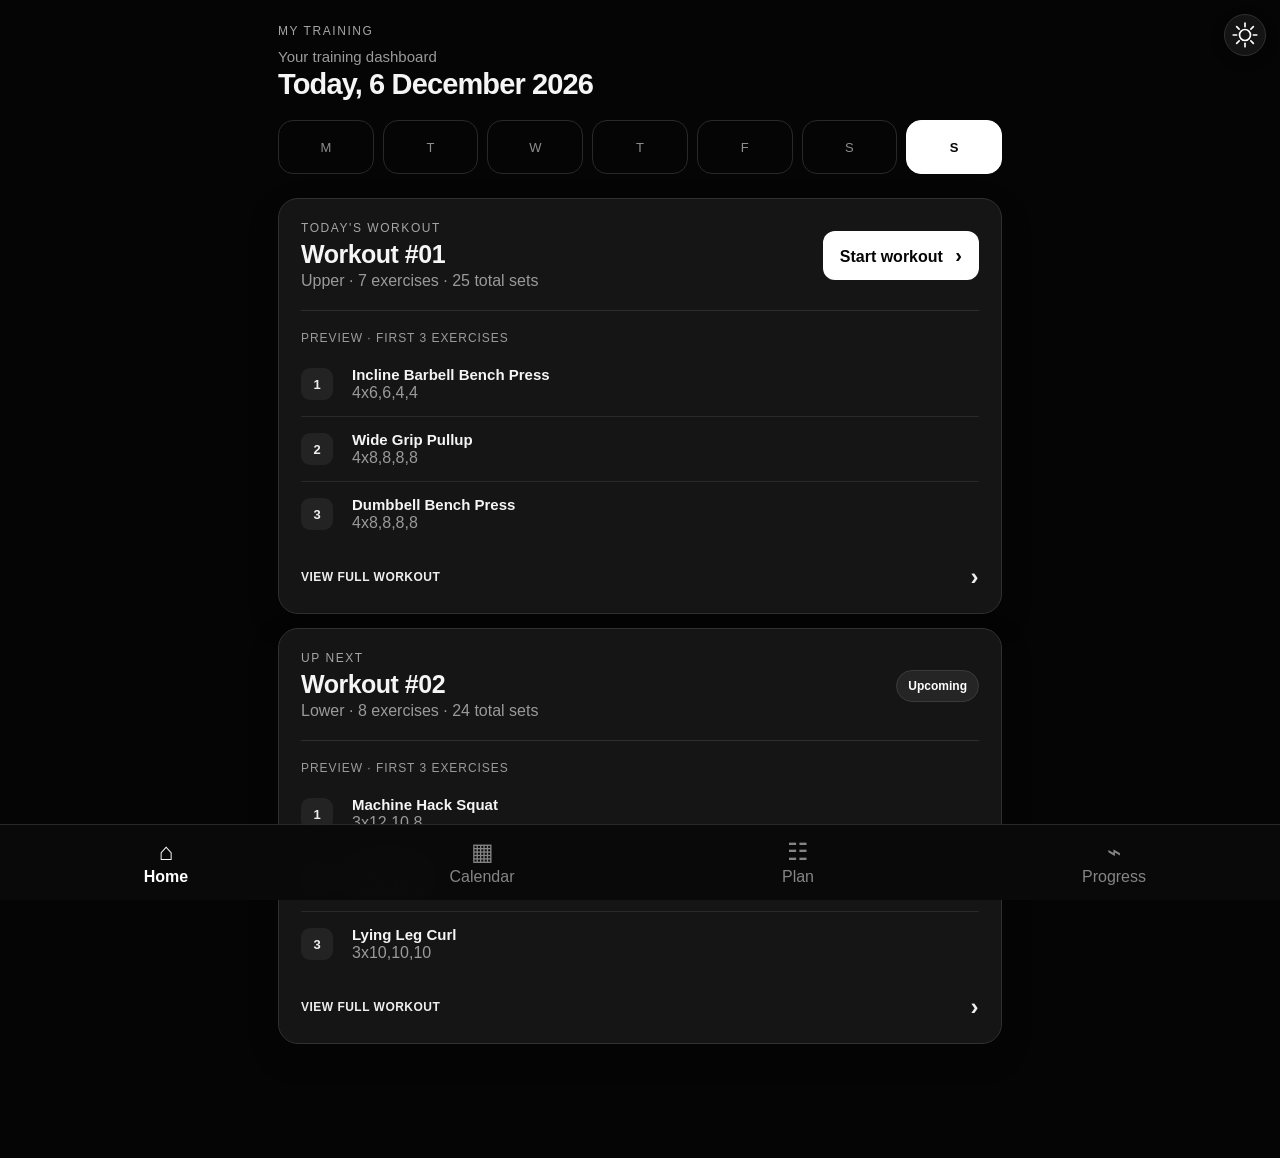
==== index.html @ af0519c8 "Load fixed progression guidance renderer" ====
<!doctype html><html lang="en"><head><meta charset="utf-8"><meta name="viewport" content="width=device-width,initial-scale=1"><meta name="theme-color" content="#050505"><title>My Training</title><link rel="stylesheet" href="styles.css?v=28"><link rel="stylesheet" href="workout-session.css?v=3"><link rel="stylesheet" href="progress-training.css?v=4"><link rel="stylesheet" href="pr-tracker.css?v=1"><link rel="stylesheet" href="unified-nav.css?v=2"><script src="screen-route.js?v=2"></script><script src="theme-toggle.js?v=5" defer></script></head><body><div id="app"><div style="padding:40px;color:#fff;background:#050505;min-height:100vh;font-family:-apple-system,BlinkMacSystemFont,sans-serif"><b>My Training</b><div style="color:#999;margin-top:8px">Loading…</div></div></div><script src="program.js?v=15"></script><script src="core-recovery.js?v=8"></script><script src="progression-engine.js?v=3"></script><script src="workout-progression.js?v=3"></script><script src="workout-set-validation.js?v=1"></script><script src="rest-skip.js?v=2"></script><script src="pr-tracker.js?v=5"></script><script src="history-collapse-loader.js?v=2"></script><script src="weighin-feedback.js?v=3"></script><script src="log-weight-top.js?v=2"></script><script src="progress-training.js?v=8"></script><script src="progress-substitution-attribution.js?v=3"></script><script src="calendar-nav.js?v=8"></script><script src="summary-hook.js?v=2"></script><script src="exercise-substitution.js?v=3"></script></body></html>
---- styles.css ----
:root{font-family:Inter,-apple-system,BlinkMacSystemFont,"Segoe UI",sans-serif;color:#f5f5f5;background:#050505}*{box-sizing:border-box}html,body{margin:0;background:#050505;color:#f5f5f5}button,input,select{font:inherit}button{cursor:pointer}.nav a{color:inherit;text-decoration:none;display:flex;flex:1;min-width:0;max-width:100px;flex-direction:column;align-items:center;justify-content:center;gap:3px;padding:7px 12px;background:transparent;border:0;font:inherit;font-size:20px;line-height:1}.nav a span{font-size:10px;line-height:1;white-space:nowrap}.nav a.active{color:#fff;font-weight:700}.nav a:visited,.nav a:hover,.nav a:active{color:inherit;text-decoration:none}.theme-toggle{position:fixed;z-index:20;top:14px;right:14px;width:42px;height:42px;border-radius:50%;border:1px solid #303030;background:#141414;color:#fff;font-size:18px;display:grid;place-items:center;box-shadow:0 4px 14px rgba(0,0,0,.18)}.shell{max-width:900px;margin:auto;padding:24px 18px 100px}.dashboard{max-width:760px}.eyebrow{font-size:12px;color:#a5a5a5;text-transform:uppercase;letter-spacing:.13em}.greeting{font-size:15px;color:#9b9b9b;margin-top:10px}.dash-head{display:flex;justify-content:space-between;align-items:flex-end;margin-bottom:20px}.dash-head h1{font-size:29px;line-height:1.08;margin:4px 0 0;font-weight:750;letter-spacing:-.03em}.head-actions{display:flex;gap:8px}.head-actions button{width:44px;height:44px;border-radius:50%;background:#141414;border:1px solid #303030;color:#fff;font-size:20px}.week{display:grid;grid-template-columns:repeat(7,1fr);gap:9px;margin:12px 0 24px}.week span{height:54px;border:1px solid #292929;border-radius:15px;display:grid;place-items:center;color:#8d8d8d;font-size:13px}.week span.selected{background:#fff;color:#050505;border-color:#fff;font-weight:800}.dash-card{background:#151515;border:1px solid #303030;border-radius:20px;padding:22px;margin:14px 0;box-shadow:0 12px 30px rgba(0,0,0,.22)}.card-top{display:flex;justify-content:space-between;gap:18px;align-items:center}.card-top h2{margin:5px 0 3px;font-size:25px;letter-spacing:-.02em}.sub,.muted{color:#9a9a9a}.divider{height:1px;background:#2d2d2d;margin:20px 0}.preview-label{font-size:12px;color:#9b9b9b;letter-spacing:.08em;margin-bottom:7px}.preview-row{display:grid;grid-template-columns:38px 1fr;gap:13px;align-items:center;padding:14px 0;border-bottom:1px solid #292929}.preview-row:last-of-type{border-bottom:0}.preview-row b{font-size:15px}.num{width:32px;height:32px;border-radius:9px;background:#232323;display:grid;place-items:center;color:#eee;font-weight:700;font-size:13px}.primary{border:0;background:#fff;color:#050505;border-radius:12px;padding:13px 17px;font-weight:800;white-space:nowrap}.primary span{font-size:20px;margin-left:8px}.text-link{display:flex;justify-content:space-between;align-items:center;width:100%;border:0;background:transparent;color:#eee;padding:17px 0 0;font-weight:700;text-transform:uppercase;font-size:12px;letter-spacing:.04em}.text-link span{font-size:24px}.status{background:#252525;border:1px solid #3a3a3a;color:#fff;padding:8px 11px;border-radius:999px;font-size:12px;font-weight:700}.activity{display:flex;align-items:center;gap:16px;border:1px dashed #4a4a4a;border-radius:18px;padding:18px;margin:16px 0;color:#fff}.activity>span:last-child{margin-left:auto;font-size:26px}.plus{width:46px;height:46px;border-radius:12px;background:#171717;display:grid;place-items:center;font-size:28px}.top{margin-bottom:20px}.title{font-size:32px;font-weight:800;margin:4px 0}.card{background:#151515;border:1px solid #303030;border-radius:18px;padding:18px;margin:14px 0}.hero{display:flex;justify-content:space-between;align-items:center;gap:20px}.picker{display:flex;align-items:center;justify-content:space-between;gap:12px}.picker select{min-width:190px;background:#101010;color:#fff;border:1px solid #3a3a3a;border-radius:10px;padding:10px}.grid{display:grid;grid-template-columns:repeat(2,minmax(0,1fr));gap:12px}.stat{padding:16px;border-radius:14px;background:#101010}.stat b{display:block;font-size:24px;margin-top:4px}.section{margin-top:24px}.exercise-head{display:flex;justify-content:space-between;gap:14px;align-items:center}.exercise-name{display:flex;align-items:center;gap:9px}.exercise-name h3{margin:0}.index{display:grid;place-items:center;width:26px;height:26px;border-radius:8px;background:#2a2a2a;color:#ddd;font-size:12px;font-weight:700}.pill{border:1px solid #3a3a3a;background:#202020;color:#fff;padding:7px 10px;border-radius:999px;font-size:12px;white-space:nowrap}.setbtn{border:0;background:#fff;color:#050505;padding:11px 16px;border-radius:12px;font-weight:700}.setbtn.complete{background:#2a2a2a;color:#fff}.previous{display:flex;justify-content:space-between;gap:12px;margin-top:14px;padding:10px 12px;border-radius:10px;background:#101010;font-size:13px}.recommendation{margin:10px 0;padding:10px 12px;border-left:2px solid #888;background:#101010;color:#d4d4d4;font-size:13px;line-height:1.4}.log-head,.set-row{display:grid;grid-template-columns:42px 1fr 70px 1fr 44px;gap:8px;align-items:center}.log-head{margin-top:14px;color:#777;font-size:11px;letter-spacing:.08em}.set-row{margin-top:8px}.set-num{display:grid;place-items:center;height:42px;background:#101010;border:1px solid #303030;border-radius:10px;color:#aaa}.target{display:grid;place-items:center;height:42px;border-radius:10px;background:#101010;color:#fff;font-weight:700}.set-row input{width:100%;height:42px;background:#101010;border:1px solid #3a3a3a;color:#fff;border-radius:10px;padding:0 10px;min-width:0}.check{width:42px;height:42px;border-radius:10px;border:1px solid #3a3a3a;background:#101010;color:#aaa;font-size:18px}.check.checked{background:#fff;color:#050505;border-color:#fff}.set-flow{display:block}.set-summary{width:100%;display:flex;justify-content:space-between;align-items:center;border:0;border-top:1px solid #292929;background:transparent;color:#eee;padding:14px 8px;font-size:15px;text-align:left}.set-summary span:last-child{color:#999}.set-chevron{display:inline-block;margin-left:8px;font-size:18px}.set-flow .set-row{margin-top:0;margin-bottom:8px}.progressbar{height:8px;background:#2a2a2a;border-radius:99px;overflow:hidden;margin:8px 0 5px;width:min(420px,55vw)}.progressbar span{display:block;height:100%;background:#fff}.plan-row,.history-row{display:flex;justify-content:space-between;gap:16px;align-items:center;padding:14px 0;border-top:1px solid #303030}.form{display:flex;gap:10px}.form input{width:130px;background:#101010;border:1px solid #3a3a3a;color:#fff;border-radius:10px;padding:10px}.nav{position:fixed;z-index:5;bottom:0;left:0;right:0;background:rgba(10,10,10,.96);border-top:1px solid #292929;display:flex;justify-content:center;gap:10px;padding:9px 10px;backdrop-filter:blur(14px)}.nav button{background:transparent;border:0;color:#858585;padding:7px 16px;display:flex;flex:1;min-width:0;max-width:100px;flex-direction:column;align-items:center;gap:3px;font-size:20px}.nav button span{font-size:10px}.nav button.active{color:#fff;font-weight:700}.exercise-session-bar{display:flex;align-items:center;justify-content:space-between;gap:10px;margin-bottom:22px;position:sticky;top:0;z-index:4;padding:8px 0;background:rgba(5,5,5,.94);backdrop-filter:blur(10px);font-size:13px;color:#999}.exercise-session-bar button{border:1px solid #303030;background:#151515;color:#eee;border-radius:10px;padding:9px 11px;font-size:12px;font-weight:700}.exercise-session-bar button:disabled{opacity:.35}.exercise-session-bar .exercise-stop{color:#ddd}.exercise-nav-bottom{margin:22px 0 12px}.next-exercise{width:100%;text-align:center}.integrated-exercise{margin-top:0}:root[data-theme="light"]{color:#050505;background:#fff}html[data-theme="light"] body{background:#fff;color:#050505}html[data-theme="light"] .theme-toggle{background:#f1f1f1;border-color:#d0d0d0;color:#050505}html[data-theme="light"] .eyebrow,html[data-theme="light"] .greeting,html[data-theme="light"] .sub,html[data-theme="light"] .muted{color:#666}html[data-theme="light"] .dash-card,html[data-theme="light"] .card{background:#f5f5f5;border-color:#d5d5d5;box-shadow:0 12px 30px rgba(0,0,0,.08)}html[data-theme="light"] .head-actions button{background:#f1f1f1;border-color:#d0d0d0;color:#050505}html[data-theme="light"] .week span{border-color:#d5d5d5;color:#666}html[data-theme="light"] .week span.selected{background:#050505;color:#fff;border-color:#050505}html[data-theme="light"] .num,html[data-theme="light"] .index{background:#e5e5e5;color:#333}html[data-theme="light"] .primary,html[data-theme="light"] .setbtn{background:#050505;color:#fff}html[data-theme="light"] .setbtn.complete{background:#ddd;color:#050505}html[data-theme="light"] .text-link,html[data-theme="light"] .set-summary{color:#111}html[data-theme="light"] .status,html[data-theme="light"] .pill{background:#e9e9e9;border-color:#ccc;color:#111}html[data-theme="light"] .activity{border-color:#aaa;color:#111}html[data-theme="light"] .plus{background:#e5e5e5;color:#111}html[data-theme="light"] .picker select,html[data-theme="light"] .set-row input{background:#fff;color:#111;border-color:#c8c8c8}html[data-theme="light"] .stat,html[data-theme="light"] .previous,html[data-theme="light"] .recommendation,html[data-theme="light"] .set-num,html[data-theme="light"] .target,html[data-theme="light"] .check{background:#fff;color:#111;border-color:#d0d0d0}html[data-theme="light"] .check.checked{background:#050505;color:#fff;border-color:#050505}html[data-theme="light"] .nav{background:rgba(250,250,250,.96);border-color:#d5d5d5}html[data-theme="light"] .nav button,html[data-theme="light"] .nav a{color:#777}html[data-theme="light"] .nav button.active,html[data-theme="light"] .nav a.active{color:#050505}html[data-theme="light"] .exercise-session-bar{background:rgba(255,255,255,.94);color:#666}html[data-theme="light"] .exercise-session-bar button{background:#f5f5f5;color:#111;border-color:#d0d0d0}html[data-theme="light"] .divider,html[data-theme="light"] .preview-row,html[data-theme="light"] .plan-row,html[data-theme="light"] .history-row{border-color:#ddd}@media(max-width:600px){.shell{padding:18px 14px 100px}.dash-head h1{font-size:27px}.card-top{align-items:flex-start;flex-direction:column}.card-top .primary{width:100%;text-align:center}.week{gap:6px}.week span{height:48px}.grid{grid-template-columns:1fr}.hero{align-items:flex-start;flex-direction:column}.progressbar{width:100%}.picker{align-items:stretch;flex-direction:column}.picker select{width:100%}.previous{align-items:flex-start;flex-direction:column;gap:4px}.log-head,.set-row{grid-template-columns:34px 1fr 52px 1fr 42px}.set-row input,.set-num,.target,.check{height:44px}.nav{gap:0}.nav button,.nav a{padding:7px 12px}.exercise-session-bar{margin-left:-2px;margin-right:-2px}.exercise-session-bar button{padding:8px 9px}.exercise-session-bar span{font-size:12px}.shell.exercise-page{padding-bottom:24px}.theme-toggle{top:10px;right:10px}}:root{--wt-line:#fff;--wt-point:#fff;--wt-value:#fff;--wt-grid:#333;--wt-muted:#999}.wt-line{stroke:var(--wt-line)}.wt-point{fill:var(--wt-point);stroke:var(--wt-point)}.wt-value{fill:var(--wt-value)}.wt-grid{stroke:var(--wt-grid)}.wt-muted{fill:var(--wt-muted)}.chart-range{border:1px solid #3a3a3a;background:#101010;color:#aaa;border-radius:9px;padding:8px 10px;font-size:12px}.chart-range.selected{background:#fff;color:#050505;border-color:#fff}html[data-theme="light"] .chart-range{background:#fff;color:#555;border-color:#ccc}html[data-theme="light"] .chart-range.selected{background:#050505;color:#fff;border-color:#050505}.rest-timer{margin-top:18px;padding:16px;border:1px solid #303030;border-radius:14px;background:#101010}.rest-timer button{border:1px solid #444;background:#191919;color:#ddd;border-radius:9px;padding:8px 10px;font-weight:700}.rest-timer button.selected{background:#fff;color:#050505}html[data-theme="light"] .rest-timer{background:#fff;border-color:#d0d0d0}html[data-theme="light"] .rest-timer button{background:#f5f5f5;color:#111;border-color:#ccc}html[data-theme="light"] .rest-timer button.selected{background:#050505;color:#fff}.calendar-page{max-width:760px}.calendar-note{display:grid;gap:6px}.calendar-row{display:flex;justify-content:space-between;gap:20px;align-items:center}.calendar-row h3{margin:8px 0 5px}.calendar-date{font-size:13px;font-weight:700}.calendar-move{display:flex;flex-direction:column;gap:7px;min-width:170px}.calendar-move label{font-size:11px;color:#999;text-transform:uppercase;letter-spacing:.08em}.calendar-move input{background:#101010;color:#fff;border:1px solid #3a3a3a;border-radius:10px;padding:10px}.calendar-row.missed{border-color:#555}.calendar-row.completed{opacity:.65}.calendar-row .status{display:inline-block;margin-top:10px}.calendar-row.today{border-color:#777}@media(max-width:600px){.calendar-row{align-items:stretch;flex-direction:column}.calendar-move{min-width:0}.calendar-move input{width:100%}.nav{padding-left:8px;padding-right:8px}.nav a,.nav button{max-width:none;flex:1}}html[data-theme="light"] .calendar-move input{background:#fff;color:#111;border-color:#ccc}html[data-theme="light"] .calendar-row.missed{border-color:#aaa}
---- workout-session.css ----
.session-shell{padding-bottom:120px}.session-head{display:flex;align-items:flex-start;justify-content:space-between;gap:12px;margin-bottom:14px}.session-head h1{margin:4px 0;font-size:25px}.session-back,.session-stop,.secondary{background:transparent;border:1px solid #333;color:#fff;border-radius:12px;padding:10px 12px}.session-back:disabled,.secondary:disabled{opacity:.35}.session-stop{color:#ff8b8b}.session-progress{height:4px;background:#222;border-radius:4px;margin:8px 0 18px;overflow:hidden}.session-progress span{display:block;height:100%;background:#fff}.session-card{padding:16px}.session-meta{display:flex;justify-content:space-between;color:#999;font-size:13px;margin-bottom:14px}.set-timer{margin-top:16px;padding:14px;border:1px solid #303030;border-radius:14px;background:#101010}.set-timer.active{border-color:#fff}.timer-main{display:flex;align-items:center;justify-content:space-between}.timer-main span{font-size:11px;letter-spacing:.1em;color:#999}.timer-main b{font-size:28px;color:#fff;font-variant-numeric:tabular-nums}.timer-options{display:grid;grid-template-columns:repeat(3,1fr);gap:8px;margin-top:10px}.set-timer button{border:1px solid #333;background:#151515;color:#ddd;border-radius:9px;padding:8px 6px}.set-timer button.selected{background:#fff;color:#050505;border-color:#fff;font-weight:800}.timer-message{margin-top:9px;color:#888;font-size:12px;line-height:1.35}.session-bottom{position:fixed;left:0;right:0;bottom:0;display:flex;gap:10px;padding:12px 16px calc(12px + env(safe-area-inset-bottom));background:rgba(5,5,5,.96);border-top:1px solid #222;z-index:20}.session-bottom>*{flex:1}.session-bottom .primary{border:0;border-radius:12px;padding:13px}.exercise-card{margin-bottom:12px}
---- progress-training.css ----
.progress-tabs{display:grid;grid-template-columns:repeat(3,1fr);border-bottom:1px solid var(--border,#2a2a2a);margin:10px 0 24px;position:relative}.progress-tabs button{position:relative;border:0;background:none;color:inherit;opacity:.42;padding:13px 8px 12px;font:inherit;font-weight:800;font-size:13px;text-transform:uppercase;letter-spacing:.03em;cursor:pointer}.progress-tabs button.active{opacity:1}.progress-tabs button.active:after{content:"";position:absolute;left:0;right:0;bottom:-1px;height:2px;background:currentColor}.progress-tab-panel{padding-bottom:24px}.progress-intro{margin-bottom:18px}.progress-intro h2{margin:4px 0 5px;font-size:22px}.progress-intro p{margin:0;opacity:.58;font-size:13px;line-height:1.45}.body-log-card{padding:18px;border-radius:14px;background:rgba(127,127,127,.08);margin:0 0 24px}.body-log-card h2{margin:3px 0 5px;font-size:21px}.body-log-card p{margin:0 0 15px;opacity:.58;font-size:13px;line-height:1.4}.body-log-form{display:grid;grid-template-columns:minmax(0,1fr) auto;gap:8px;align-items:center}.body-log-form input{min-width:0;box-sizing:border-box;width:100%;padding:13px 14px;border:1px solid var(--border,#333);border-radius:10px;background:transparent;color:inherit;font:inherit;font-size:17px;outline:none}.body-log-form span{margin-left:-38px;opacity:.5;font-size:13px;pointer-events:none}.body-log-form .primary{grid-column:1/-1;width:100%}.body-stats{margin:0 0 24px}.body-chart{margin:0 0 24px;padding:16px;border-radius:14px}.chart-head{display:flex;justify-content:space-between;align-items:center;gap:10px;flex-wrap:wrap}.chart-head h3{margin:3px 0 0;font-size:18px}.chart-ranges{display:flex;gap:5px}.chart-ranges button{border:1px solid var(--border,#333);background:transparent;color:inherit;border-radius:8px;padding:6px 8px;font-size:11px;cursor:pointer}.chart-ranges button.selected{font-weight:800;background:rgba(127,127,127,.1)}.chart-wrap{width:100%;overflow:hidden;margin-top:8px}.chart-wrap svg{display:block;width:100%;height:auto;min-height:180px}.body-history{margin-top:22px}.history-head{display:flex;justify-content:space-between;align-items:center;gap:12px;margin-bottom:8px}.history-head h3{margin:4px 0 0;font-size:18px}.history-head .text-link{border:0;background:none;color:inherit;font:inherit;cursor:pointer;padding:4px 0}.history-list{border-top:1px solid var(--border,#2a2a2a)}.weight-row{display:flex;justify-content:space-between;align-items:center;padding:12px 2px;border-bottom:1px solid var(--border,#2a2a2a);font-size:14px}.weight-row b{font-size:15px}.nutrition-card{margin-top:24px}.training-summary{display:grid;grid-template-columns:repeat(2,1fr);gap:10px;margin:0 0 22px}.training-stat{padding:15px;border-radius:12px;background:rgba(127,127,127,.08)}.training-stat span,.workout-history-row small,.exercise-result small,.exercise-log small{display:block;font-size:12px;opacity:.58}.training-stat b{display:block;font-size:21px;margin-top:3px}.history-block{margin-top:20px}.workout-history{margin-top:9px;border-top:1px solid var(--border,#2a2a2a)}.workout-history-row{width:100%;display:flex;justify-content:space-between;align-items:center;text-align:left;padding:15px 2px;background:none;border:0;border-bottom:1px solid var(--border,#2a2a2a);color:inherit}.workout-history-row b{font-size:14px}.history-check{font-size:18px;font-weight:800}.exercise-picker{margin-top:4px}.exercise-search{box-sizing:border-box;width:100%;padding:13px 14px;border:1px solid var(--border,#333);border-radius:12px;background:transparent;color:inherit;font:inherit;outline:none}.exercise-search:focus{border-color:currentColor}.exercise-results{margin-top:8px;border-top:1px solid var(--border,#2a2a2a)}.exercise-result{display:grid;grid-template-columns:1fr auto auto;gap:10px;width:100%;align-items:center;text-align:left;padding:13px 2px;background:none;border:0;border-bottom:1px solid var(--border,#2a2a2a);color:inherit;cursor:pointer}.exercise-result.selected{font-weight:800}.exercise-result>span:last-child{font-size:18px;opacity:.55}.exercise-detail{margin-top:22px;padding-top:20px;border-top:1px solid var(--border,#2a2a2a)}.exercise-detail-head{display:flex;justify-content:space-between;align-items:flex-end;gap:12px;flex-wrap:wrap}.exercise-detail-head h3{margin:4px 0 2px;font-size:20px}.exercise-detail-head p{margin:0;opacity:.58;font-size:12px}.exercise-mini-chart{margin:12px 0;border:1px solid var(--border,#2a2a2a);border-radius:12px;overflow:hidden}.exercise-log{border-top:1px solid var(--border,#2a2a2a);margin-top:6px}.exercise-log>div{display:grid;grid-template-columns:1fr auto;gap:3px;padding:11px 2px;border-bottom:1px solid var(--border,#2a2a2a)}.exercise-log small{grid-column:1/-1}.empty-progress{padding:14px 2px;opacity:.55;font-size:13px}@media(max-width:600px){.progress-tabs{margin-top:8px;margin-bottom:20px}.progress-tabs button{font-size:12px;padding-left:3px;padding-right:3px}.body-log-card{padding:16px}.body-log-form{grid-template-columns:minmax(0,1fr) auto}.chart-ranges button{padding:6px 7px}.chart-wrap svg{min-height:170px}.exercise-result{grid-template-columns:1fr auto}.progress-tab-panel{padding-bottom:18px}}
---- pr-tracker.css ----
.workout-summary-card{border-color:rgba(34,211,79,.28)!important}.workout-summary-card h2{margin:5px 0 14px}.summary-stats{display:grid;grid-template-columns:repeat(3,1fr);gap:8px;margin:12px 0 16px}.summary-stats span{background:rgba(255,255,255,.045);border:1px solid rgba(255,255,255,.08);border-radius:12px;padding:11px 8px;display:flex;flex-direction:column;gap:2px}.summary-stats b{font-size:18px}.summary-stats small,.summary-pr small{font-size:11px;color:#888}.summary-prs{display:flex;flex-direction:column;gap:8px}.summary-pr{display:flex;align-items:center;gap:10px;padding:9px 10px;border-radius:10px;background:rgba(34,211,79,.07)}.summary-pr>span{width:25px;height:25px;border-radius:50%;display:flex;align-items:center;justify-content:center;background:#22d34f;color:#050505;font-weight:900}.summary-pr>div{display:flex;flex-direction:column;gap:2px}.summary-pr b{font-size:13px}.summary-pr.baseline{background:rgba(255,255,255,.04)}.summary-pr.baseline>span{background:#555;color:#fff}html[data-theme="light"] .summary-stats span{background:rgba(0,0,0,.035);border-color:rgba(0,0,0,.08)}html[data-theme="light"] .summary-pr.baseline{background:rgba(0,0,0,.035)}
---- unified-nav.css ----
.nav,.standalone-nav,.programme-nav,.app-nav{position:fixed!important;z-index:50!important;left:0!important;right:0!important;bottom:0!important;height:76px!important;background:rgba(10,10,10,.97)!important;border-top:1px solid #292929!important;display:flex!important;align-items:stretch!important;justify-content:center!important;gap:0!important;padding:7px 5px!important;backdrop-filter:blur(14px)!important;box-sizing:border-box!important}.nav>a,.nav>button,.standalone-nav>a,.programme-nav>a,.app-nav>*{background:transparent!important;border:0!important;color:#858585!important;text-decoration:none!important;display:flex!important;flex:1 1 0!important;min-width:0!important;max-width:none!important;flex-direction:column!important;align-items:center!important;justify-content:center!important;gap:4px!important;padding:4px 3px!important;margin:0!important;font-family:Inter,-apple-system,BlinkMacSystemFont,"Segoe UI",sans-serif!important;font-size:16px!important;font-weight:400!important;line-height:1!important;text-align:center!important;box-sizing:border-box!important}.nav>a>span:first-child,.nav>button>span:first-child,.standalone-nav .standalone-nav-icon,.programme-nav .programme-nav-icon,.app-nav .app-nav-icon{display:block!important;font-size:24px!important;line-height:24px!important;height:24px!important;font-weight:400!important;white-space:nowrap!important}.nav>a>span:last-child,.nav>button>span:last-child,.standalone-nav>a>span:last-child,.programme-nav>a>span:last-child,.app-nav>* span:last-child{display:block!important;font-size:16px!important;line-height:18px!important;font-weight:400!important;white-space:nowrap!important}.nav>a.active,.nav>button.active,.standalone-nav>a.active,.programme-nav>a.active,.app-nav>.active{color:#fff!important;font-weight:700!important}.nav>a.active>span:last-child,.nav>button.active>span:last-child,.standalone-nav>a.active>span:last-child,.programme-nav>a.active>span:last-child,.app-nav>.active span:last-child{font-weight:700!important}.nav>a:visited,.nav>button:visited,.standalone-nav>a:visited,.programme-nav>a:visited,.app-nav>*:visited{color:#858585!important;text-decoration:none!important}.nav>a.active:visited,.standalone-nav>a.active:visited,.programme-nav>a.active:visited,.app-nav>.active:visited{color:#fff!important}@media(max-width:600px){.nav,.standalone-nav,.programme-nav,.app-nav{height:76px!important;padding:7px 5px!important}.nav>a,.nav>button,.standalone-nav>a,.programme-nav>a,.app-nav>*{max-width:none!important;padding:4px 3px!important}.nav>a>span:first-child,.nav>button>span:first-child,.standalone-nav .standalone-nav-icon,.programme-nav .programme-nav-icon,.app-nav .app-nav-icon{font-size:24px!important;line-height:24px!important;height:24px!important}.nav>a>span:last-child,.nav>button>span:last-child,.standalone-nav>a>span:last-child,.programme-nav>a>span:last-child,.app-nav>* span:last-child{font-size:16px!important;line-height:18px!important}}html[data-theme="light"] .nav,html[data-theme="light"] .standalone-nav,html[data-theme="light"] .programme-nav,html[data-theme="light"] .app-nav{background:rgba(250,250,250,.97)!important;border-color:#d5d5d5!important}html[data-theme="light"] .nav>a,html[data-theme="light"] .nav>button,html[data-theme="light"] .standalone-nav>a,html[data-theme="light"] .programme-nav>a,html[data-theme="light"] .app-nav>*{color:#777!important}html[data-theme="light"] .nav>a.active,html[data-theme="light"] .nav>button.active,html[data-theme="light"] .standalone-nav>a.active,html[data-theme="light"] .programme-nav>a.active,html[data-theme="light"] .app-nav>.active{color:#050505!important}
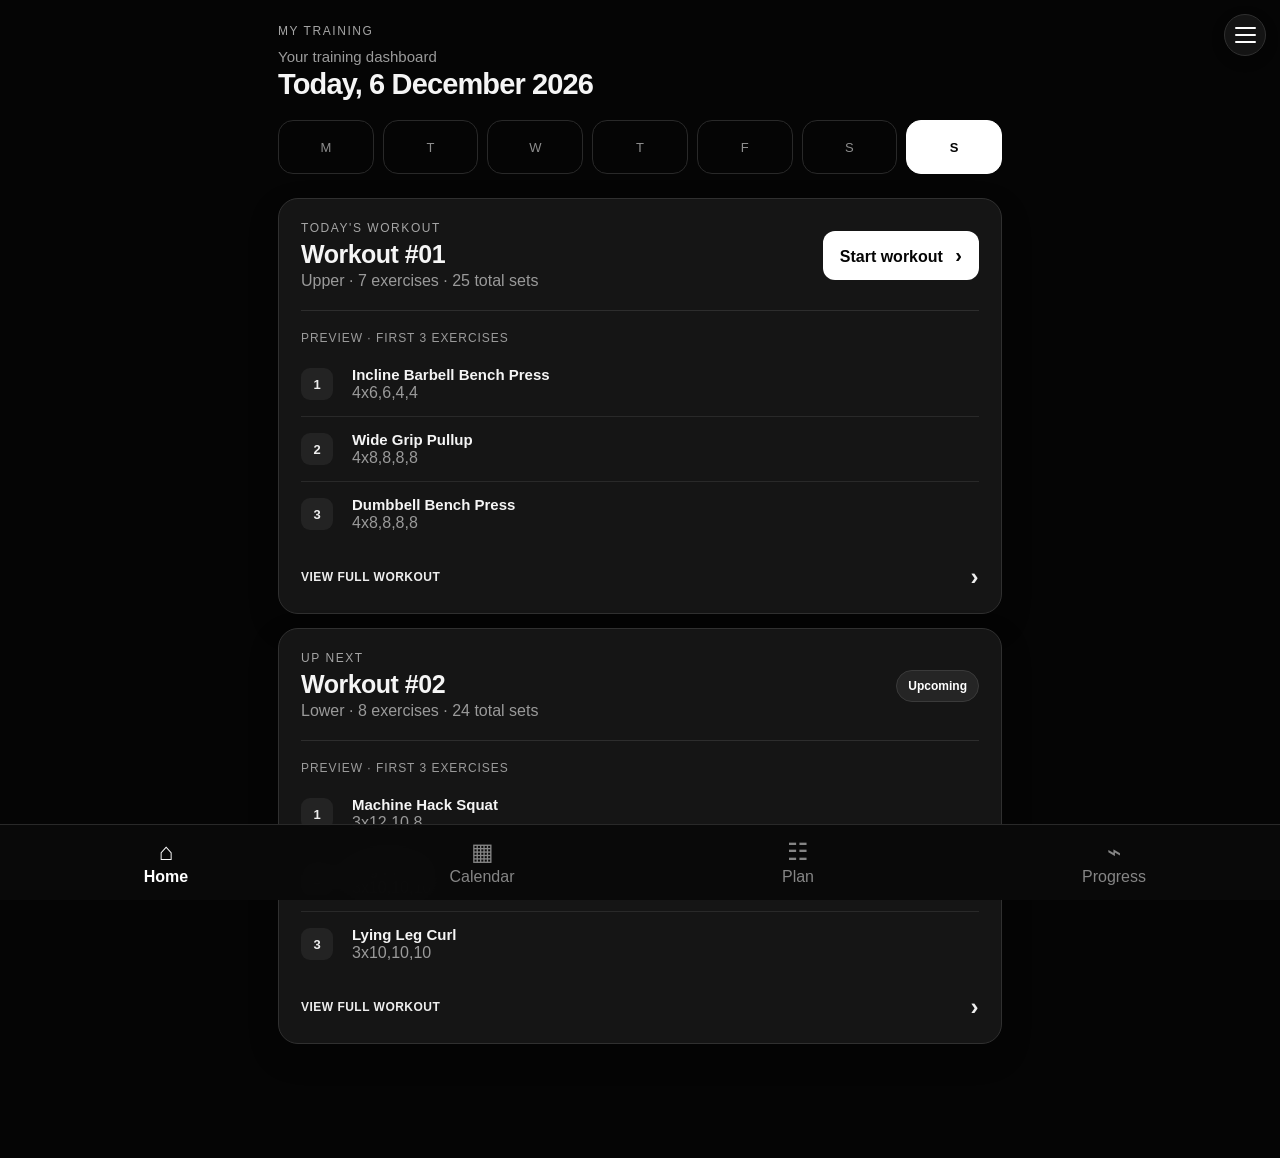
==== commit 6172003b: "Load isolated Home settings menu" ====
--- a/index.html
+++ b/index.html
@@ -1 +1 @@
-<!doctype html><html lang="en"><head><meta charset="utf-8"><meta name="viewport" content="width=device-width,initial-scale=1"><meta name="theme-color" content="#050505"><title>My Training</title><link rel="stylesheet" href="styles.css?v=28"><link rel="stylesheet" href="workout-session.css?v=3"><link rel="stylesheet" href="progress-training.css?v=4"><link rel="stylesheet" href="pr-tracker.css?v=1"><link rel="stylesheet" href="unified-nav.css?v=2"><script src="screen-route.js?v=2"></script><script src="theme-toggle.js?v=5" defer></script></head><body><div id="app"><div style="padding:40px;color:#fff;background:#050505;min-height:100vh;font-family:-apple-system,BlinkMacSystemFont,sans-serif"><b>My Training</b><div style="color:#999;margin-top:8px">Loading…</div></div></div><script src="program.js?v=15"></script><script src="core-recovery.js?v=8"></script><script src="progression-engine.js?v=3"></script><script src="workout-progression.js?v=3"></script><script src="workout-set-validation.js?v=1"></script><script src="rest-skip.js?v=2"></script><script src="pr-tracker.js?v=5"></script><script src="history-collapse-loader.js?v=2"></script><script src="weighin-feedback.js?v=3"></script><script src="log-weight-top.js?v=2"></script><script src="progress-training.js?v=8"></script><script src="progress-substitution-attribution.js?v=3"></script><script src="calendar-nav.js?v=8"></script><script src="summary-hook.js?v=2"></script><script src="exercise-substitution.js?v=3"></script></body></html>+<!doctype html><html lang="en"><head><meta charset="utf-8"><meta name="viewport" content="width=device-width,initial-scale=1"><meta name="theme-color" content="#050505"><meta name="apple-mobile-web-app-capable" content="yes"><meta name="apple-mobile-web-app-status-bar-style" content="black"><meta name="apple-mobile-web-app-title" content="My Training"><link rel="manifest" href="manifest.webmanifest?v=49"><title>My Training</title><link rel="stylesheet" href="styles.css?v=28"><link rel="stylesheet" href="workout-session.css?v=3"><link rel="stylesheet" href="progress-training.css?v=4"><link rel="stylesheet" href="pr-tracker.css?v=1"><link rel="stylesheet" href="unified-nav.css?v=2"><script src="screen-route.js?v=2"></script><script src="theme-toggle.js?v=5" defer></script><script src="pwa-update.js?v=49" defer></script></head><body><div id="app"><div style="padding:40px;color:#fff;background:#050505;min-height:100vh;font-family:-apple-system,BlinkMacSystemFont,sans-serif"><b>My Training</b><div style="color:#999;margin-top:8px">Loading…</div></div></div><script src="program.js?v=15"></script><script src="core-recovery.js?v=8"></script><script src="progression-engine.js?v=3"></script><script src="workout-progression.js?v=4"></script><script src="workout-set-validation.js?v=1"></script><script src="rest-skip.js?v=2"></script><script src="pr-tracker.js?v=5"></script><script src="history-collapse-loader.js?v=2"></script><script src="weighin-feedback.js?v=4"></script><script src="log-weight-top.js?v=2"></script><script src="progress-training.js?v=8"></script><script src="weight-input-fix.js?v=4"></script><script src="progress-substitution-attribution.js?v=3"></script><script src="calendar-nav.js?v=8"></script><script src="summary-hook.js?v=2"></script><script src="exercise-substitution.js?v=3"></script><script src="home-settings-menu.js?v=1"></script></body></html>
